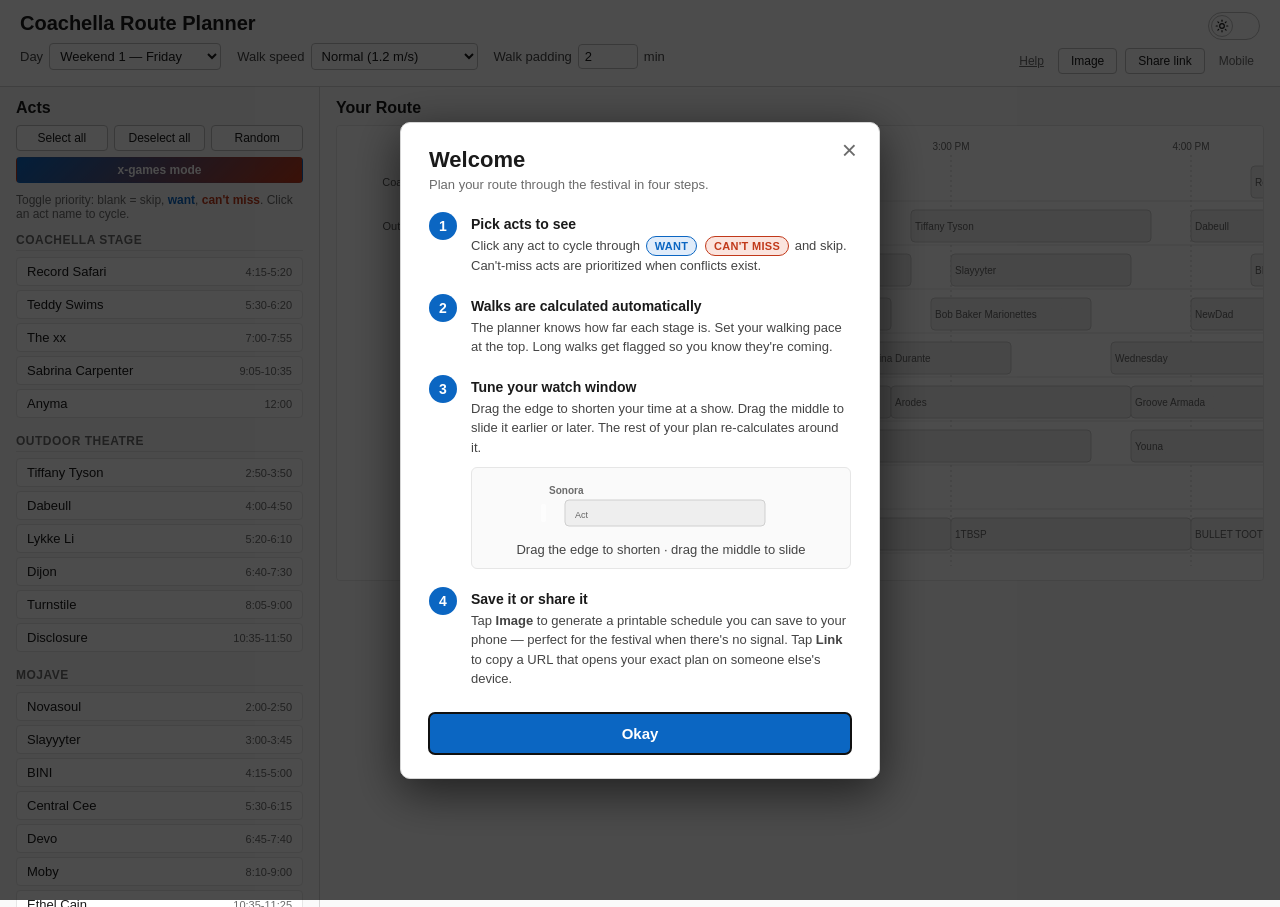
==== index.html @ a145a7ee "site" ====
<!DOCTYPE html>
<html lang="en">
<head>
  <meta charset="UTF-8" />
  <meta name="viewport" content="width=device-width, initial-scale=1.0" />
  <title>Coachella Route Planner</title>
  <script>
    // Auto-dispatch touch-only devices to the mobile page. Runs before any
    // stylesheet load so we don't waste work parsing desktop CSS we're
    // about to replace. A manual "Mobile"/"Desktop" switch link writes
    // `preferred_version` which overrides the auto-detection.
    (function() {
      try {
        var pref = localStorage.getItem('preferred_version');
        if (pref === 'desktop') return;
        var coarse = window.matchMedia && window.matchMedia('(pointer: coarse)').matches;
        if (pref === 'mobile' || coarse) {
          window.location.replace('mobile.html' + window.location.hash);
        }
      } catch (e) {}
    })();
  </script>
  <link rel="stylesheet" href="styles.css" />
  <link rel="stylesheet" href="css/onboarding.css" />
  <script>
    // Apply theme before first paint to avoid FOUC.
    // Default is light; only switch to dark if the user explicitly chose it.
    (function() {
      try {
        var t = localStorage.getItem('theme') === 'dark' ? 'dark' : 'light';
        document.documentElement.setAttribute('data-theme', t);
      } catch (e) {
        document.documentElement.setAttribute('data-theme', 'light');
      }
    })();
  </script>
</head>
<body>
  <header>
    <div class="header-left">
      <h1>Coachella Route Planner</h1>
      <div class="global-controls">
        <label>
          Day
          <select id="day-select">
            <option value="w1_fri">Weekend 1 — Friday</option>
            <option value="w1_sat">Weekend 1 — Saturday</option>
            <option value="w1_sun">Weekend 1 — Sunday</option>
            <option value="w2_fri">Weekend 2 — Friday</option>
            <option value="w2_sat">Weekend 2 — Saturday</option>
            <option value="w2_sun">Weekend 2 — Sunday</option>
          </select>
        </label>
        <label>
          Walk speed
          <select id="speed-select">
            <option value="lot8">Lot 8 Crawler (0.1 m/s)</option>
            <option value="slow">Slow (0.8 m/s)</option>
            <option value="normal" selected>Normal (1.2 m/s)</option>
            <option value="fast">Fast (1.5 m/s)</option>
          </select>
        </label>
        <label>
          Walk padding
          <input type="number" id="padding-input" min="0" max="30" value="2" step="1" />
          min
        </label>
      </div>
    </div>
    <div class="header-right">
      <button type="button" id="theme-toggle" class="theme-toggle" role="switch" aria-label="Toggle dark mode" title="Toggle dark / light mode">
        <span class="theme-toggle-track">
          <span class="theme-toggle-thumb">
            <svg class="theme-icon theme-icon-sun" viewBox="0 0 24 24" fill="none" stroke="currentColor" stroke-width="2" stroke-linecap="round" stroke-linejoin="round" aria-hidden="true">
              <circle cx="12" cy="12" r="4"></circle>
              <path d="M12 2v2"></path>
              <path d="M12 20v2"></path>
              <path d="m4.93 4.93 1.41 1.41"></path>
              <path d="m17.66 17.66 1.41 1.41"></path>
              <path d="M2 12h2"></path>
              <path d="M20 12h2"></path>
              <path d="m6.34 17.66-1.41 1.41"></path>
              <path d="m19.07 4.93-1.41 1.41"></path>
            </svg>
            <svg class="theme-icon theme-icon-moon" viewBox="0 0 24 24" fill="none" stroke="currentColor" stroke-width="2" stroke-linecap="round" stroke-linejoin="round" aria-hidden="true">
              <path d="M21 12.79A9 9 0 1 1 11.21 3 7 7 0 0 0 21 12.79z"></path>
            </svg>
          </span>
        </span>
      </button>
      <div class="trailing-buttons">
        <button type="button" id="btn-help" class="help-link" title="How to use this app">Help</button>
        <button type="button" id="btn-image" class="share-button" title="Open a schedule image in a new tab — save it to your phone for offline use at the festival">Image</button>
        <button type="button" id="btn-share" class="share-button" title="Copy a shareable link to this plan">Share link</button>
        <a href="mobile.html" id="link-mobile" class="version-switch" title="Switch to the mobile view">Mobile</a>
      </div>
    </div>
  </header>

  <main>
    <section id="acts-panel">
      <h2>Acts</h2>
      <div class="bulk-actions">
        <button type="button" id="btn-select-all">Select all</button>
        <button type="button" id="btn-deselect-all">Deselect all</button>
        <button type="button" id="btn-random">Random</button>
        <button type="button" id="btn-see-most" title="Replace all picks with the maximum number of acts you could physically see for at least 5 minutes each">x-games mode</button>
      </div>
      <p class="hint">Toggle priority: blank = skip, <span class="tier-want">want</span>, <span class="tier-must">can't miss</span>. Click an act name to cycle.</p>
      <div id="acts-list"></div>
    </section>

    <section id="schedule-panel">
      <h2>Your Route</h2>
      <div id="timeline-container">
        <svg id="timeline" xmlns="http://www.w3.org/2000/svg"></svg>
      </div>
      <div id="issues"></div>
    </section>
  </main>

  <script type="module" src="js/main.js"></script>
</body>
</html>
---- styles.css ----
/* ---------- Theme variables ---------- */

:root {
  /* Dark theme (default) */
  --bg: #111;
  --bg-header: #1a1a1a;
  --bg-panel: #111;
  --bg-timeline: #0a0a0a;
  --bg-input: #222;
  --bg-button: #222;
  --bg-button-hover: #2e2e2e;
  --bg-button-active: #1a1a1a;
  --bg-row: #1a1a1a;
  --bg-row-hover: #222;

  --text: #eee;
  --text-muted: #888;
  --text-label: #bbb;
  --text-header-muted: #aaa;

  --border: #333;
  --border-soft: #2a2a2a;
  --border-input: #444;
  --border-button-hover: #555;

  --tier-want: #4aa3ff;
  --tier-must: #ff6b4a;
  --tier-want-bg: #0e2840;
  --tier-want-text: #cfe6ff;
  --tier-must-bg: #3a1510;
  --tier-must-text: #ffd7cd;

  --act-bar-fill: #222;
  --act-bar-stroke: #333;
  --act-bar-hover-fill: #2e2e38;
  --act-bar-hover-stroke: #555;
  --act-bar-scheduled-fill: #2a2a3a;
  --act-bar-scheduled-stroke: #3a3a4a;
  --act-bar-scheduled-hover-fill: #35354a;
  --act-bar-scheduled-hover-stroke: #4a4a66;
  --act-bar-dropped-fill: #1a1a1a;
  --act-bar-dropped-stroke: #555;
  --act-bar-dropped-hover-fill: #222;
  --act-bar-dropped-hover-stroke: #777;
  --act-bar-label: #888;

  --grid-line: #222;
  --tick-line: #2a2a2a;

  --watch-want-fill: rgba(74, 163, 255, 0.35);
  --watch-must-fill: rgba(255, 107, 74, 0.35);

  --walk-line: #ffcc44;

  --drag-handle: #fff;

  --tooltip-bg: #1a1a1a;
  --tooltip-border: #444;
  --tooltip-text: #eee;
  --tooltip-shadow: rgba(0, 0, 0, 0.6);
  --tooltip-ok: #6fd37f;

  --issues-errors-bg: #2a1010;
  --issues-errors-border: #4a1a1a;
  --issues-dropped-bg: #1a1510;
  --issues-dropped-border: #2a2520;
  --issues-schedule-bg: #101a20;
  --issues-schedule-border: #1a2530;
}

/* Light theme overrides, used when data-theme="light" is set OR
   when the OS prefers light AND no explicit theme has been chosen. */
:root[data-theme="light"] {
  --bg: #fafafa;
  --bg-header: #ffffff;
  --bg-panel: #fafafa;
  --bg-timeline: #ffffff;
  --bg-input: #ffffff;
  --bg-button: #ffffff;
  --bg-button-hover: #f0f0f0;
  --bg-button-active: #e5e5e5;
  --bg-row: #ffffff;
  --bg-row-hover: #f3f3f3;

  --text: #1a1a1a;
  --text-muted: #6b6b6b;
  --text-label: #444;
  --text-header-muted: #555;

  --border: #d5d5d5;
  --border-soft: #e6e6e6;
  --border-input: #c0c0c0;
  --border-button-hover: #a0a0a0;

  --tier-want: #0b66c2;
  --tier-must: #c1391a;
  --tier-want-bg: #e0ecfa;
  --tier-want-text: #0b3d6b;
  --tier-must-bg: #fbe4de;
  --tier-must-text: #782215;

  --act-bar-fill: #eeeeee;
  --act-bar-stroke: #cfcfcf;
  --act-bar-hover-fill: #e4e4ec;
  --act-bar-hover-stroke: #a0a0a8;
  --act-bar-scheduled-fill: #e4ebf7;
  --act-bar-scheduled-stroke: #b6c5e0;
  --act-bar-scheduled-hover-fill: #d2ddef;
  --act-bar-scheduled-hover-stroke: #8ea6d0;
  --act-bar-dropped-fill: #f5f5f5;
  --act-bar-dropped-stroke: #b0b0b0;
  --act-bar-dropped-hover-fill: #ececec;
  --act-bar-dropped-hover-stroke: #888;
  --act-bar-label: #666;

  --grid-line: #e8e8e8;
  --tick-line: #d0d0d0;

  --watch-want-fill: rgba(11, 102, 194, 0.25);
  --watch-must-fill: rgba(193, 57, 26, 0.25);

  --walk-line: #d98a00;

  --drag-handle: #333;

  --tooltip-bg: #ffffff;
  --tooltip-border: #c0c0c0;
  --tooltip-text: #1a1a1a;
  --tooltip-shadow: rgba(0, 0, 0, 0.18);
  --tooltip-ok: #1f8a3a;

  --issues-errors-bg: #fbe4e0;
  --issues-errors-border: #e0a89d;
  --issues-dropped-bg: #fbf1e4;
  --issues-dropped-border: #d8c29a;
  --issues-schedule-bg: #e4eef7;
  --issues-schedule-border: #a8c1dc;
}

/* ---------- Layout ---------- */

* { box-sizing: border-box; }

body {
  margin: 0;
  font-family: -apple-system, BlinkMacSystemFont, 'Segoe UI', sans-serif;
  background: var(--bg);
  color: var(--text);
  font-size: 14px;
}

header {
  padding: 12px 20px;
  border-bottom: 1px solid var(--border);
  background: var(--bg-header);
  position: sticky;
  top: 0;
  z-index: 10;
  display: flex;
  justify-content: space-between;
  align-items: flex-start;
  gap: 16px;
}

header h1 {
  margin: 0 0 8px 0;
  font-size: 20px;
  font-weight: 600;
}

/* Left column of the header: title on top, global-controls row below. */
.header-left {
  flex: 1 1 auto;
  min-width: 0;
}

/* Right column of the header: theme toggle on top, Image + Share directly
   beneath. Right-aligned. */
.header-right {
  display: flex;
  flex-direction: column;
  align-items: flex-end;
  gap: 8px;
  flex: 0 0 auto;
}

.share-button {
  background: var(--bg-button);
  color: var(--text);
  border: 1px solid var(--border-input);
  padding: 5px 12px;
  border-radius: 4px;
  font-size: 12px;
  font-family: inherit;
  cursor: pointer;
}

/* Image + Share sit side-by-side directly under the theme toggle. */
.trailing-buttons {
  display: flex;
  gap: 8px;
}

.share-button:hover {
  background: var(--bg-button-hover);
  border-color: var(--border-button-hover);
}

.share-button.flash-ok {
  background: var(--tier-want);
  color: #fff;
  border-color: var(--tier-want);
}

.global-controls {
  display: flex;
  gap: 16px;
  flex-wrap: wrap;
  align-items: center;
}

.global-controls label {
  display: flex;
  gap: 6px;
  align-items: center;
  font-size: 13px;
  color: var(--text-label);
}

.global-controls select,
.global-controls input {
  background: var(--bg-input);
  color: var(--text);
  border: 1px solid var(--border-input);
  padding: 4px 6px;
  border-radius: 4px;
  font-size: 13px;
}

.global-controls input[type="number"] { width: 60px; }

/* Theme toggle pill switch */
.theme-toggle {
  background: none;
  border: none;
  padding: 0;
  cursor: pointer;
  display: inline-flex;
  align-items: center;
}

.theme-toggle-track {
  width: 52px;
  height: 28px;
  background: var(--bg-input);
  border: 1px solid var(--border-input);
  border-radius: 999px;
  position: relative;
  display: block;
  transition: background 0.2s ease, border-color 0.2s ease;
}

.theme-toggle:hover .theme-toggle-track {
  border-color: var(--border-button-hover);
}

.theme-toggle-thumb {
  position: absolute;
  top: 2px;
  left: 2px;
  width: 22px;
  height: 22px;
  border-radius: 50%;
  background: var(--bg-header);
  border: 1px solid var(--border-input);
  display: flex;
  align-items: center;
  justify-content: center;
  color: var(--text);
  transition: transform 0.25s cubic-bezier(0.4, 0, 0.2, 1),
              background 0.2s ease,
              border-color 0.2s ease;
}

/* Dark mode: thumb slid right, show moon */
:root[data-theme="dark"] .theme-toggle-thumb {
  transform: translateX(22px);
}

/* Show sun in light mode, moon in dark mode */
.theme-icon {
  width: 14px;
  height: 14px;
  position: absolute;
  transition: opacity 0.2s ease, transform 0.2s ease;
}

:root[data-theme="light"] .theme-icon-sun {
  opacity: 1;
  transform: scale(1);
}
:root[data-theme="light"] .theme-icon-moon {
  opacity: 0;
  transform: scale(0.6);
}

:root[data-theme="dark"] .theme-icon-sun {
  opacity: 0;
  transform: scale(0.6);
}
:root[data-theme="dark"] .theme-icon-moon {
  opacity: 1;
  transform: scale(1);
}

.theme-toggle:focus-visible .theme-toggle-track {
  outline: 2px solid var(--tier-want);
  outline-offset: 2px;
}

main {
  display: grid;
  grid-template-columns: 320px 1fr;
  gap: 0;
  min-height: calc(100vh - 80px);
}

#acts-panel {
  border-right: 1px solid var(--border);
  padding: 12px 16px;
  overflow-y: auto;
  max-height: calc(100vh - 80px);
  background: var(--bg-panel);
}

#acts-panel h2 {
  font-size: 16px;
  margin: 0 0 8px 0;
}

.bulk-actions {
  display: flex;
  gap: 6px;
  margin-bottom: 10px;
  flex-wrap: wrap;
}

.bulk-actions button {
  min-width: 0;
}

#btn-see-most {
  flex-basis: 100%;
  background: linear-gradient(135deg, var(--tier-want), var(--tier-must));
  color: #fff;
  border-color: transparent;
  font-weight: 600;
}

#btn-see-most:hover {
  filter: brightness(1.1);
  border-color: transparent;
}

.bulk-actions button.flash-ok {
  background: var(--tier-want);
  color: #fff;
  border-color: var(--tier-want);
}

.bulk-actions button {
  flex: 1;
  background: var(--bg-button);
  color: var(--text);
  border: 1px solid var(--border-input);
  padding: 5px 8px;
  border-radius: 4px;
  font-size: 12px;
  font-family: inherit;
  cursor: pointer;
}

.bulk-actions button:hover {
  background: var(--bg-button-hover);
  border-color: var(--border-button-hover);
}

.bulk-actions button:active {
  background: var(--bg-button-active);
}

.hint {
  font-size: 12px;
  color: var(--text-muted);
  margin: 0 0 12px 0;
}

.tier-want { color: var(--tier-want); font-weight: 600; }
.tier-must { color: var(--tier-must); font-weight: 600; }

.venue-group {
  margin-bottom: 16px;
}

.venue-group h3 {
  font-size: 12px;
  text-transform: uppercase;
  letter-spacing: 0.5px;
  color: var(--text-muted);
  margin: 0 0 6px 0;
  padding-bottom: 3px;
  border-bottom: 1px solid var(--border-soft);
}

.act-row {
  display: flex;
  justify-content: space-between;
  align-items: center;
  width: 100%;
  background: var(--bg-row);
  border: 1px solid var(--border-soft);
  color: var(--text);
  padding: 6px 10px;
  border-radius: 4px;
  margin-bottom: 4px;
  cursor: pointer;
  text-align: left;
  font-size: 13px;
  font-family: inherit;
}

.act-row:hover { background: var(--bg-row-hover); }

.act-row.tier-want {
  background: var(--tier-want-bg);
  border-color: var(--tier-want);
  color: var(--tier-want-text);
}

.act-row.tier-must {
  background: var(--tier-must-bg);
  border-color: var(--tier-must);
  color: var(--tier-must-text);
}

.act-name { font-weight: 500; }
.act-time { font-size: 11px; color: var(--text-muted); margin-left: 8px; }
.act-row.tier-want .act-time,
.act-row.tier-must .act-time { color: var(--text-label); }

#schedule-panel {
  padding: 12px 16px;
  overflow: auto;
  max-height: calc(100vh - 80px);
  background: var(--bg-panel);
}

#schedule-panel h2 {
  font-size: 16px;
  margin: 0 0 8px 0;
}

#timeline-container {
  background: var(--bg-timeline);
  border: 1px solid var(--border-soft);
  border-radius: 4px;
  overflow-x: auto;
  padding: 4px;
}

svg#timeline {
  display: block;
}

/* Timeline elements */
.venue-label {
  fill: var(--text-header-muted);
  font-size: 11px;
  font-family: inherit;
}

.grid-line {
  stroke: var(--grid-line);
  stroke-width: 1;
}

.tick-line {
  stroke: var(--tick-line);
  stroke-width: 1;
  stroke-dasharray: 2 3;
}

.hour-label {
  fill: var(--text-muted);
  font-size: 10px;
  font-family: inherit;
}

.act-bar {
  fill: var(--act-bar-fill);
  stroke: var(--act-bar-stroke);
  stroke-width: 1;
}

.act-bar.clickable {
  cursor: pointer;
}

.act-bar.clickable:hover {
  fill: var(--act-bar-hover-fill);
  stroke: var(--act-bar-hover-stroke);
}

.act-bar-scheduled {
  fill: var(--act-bar-scheduled-fill);
  stroke: var(--act-bar-scheduled-stroke);
}

.act-bar-scheduled.clickable:hover {
  fill: var(--act-bar-scheduled-hover-fill);
  stroke: var(--act-bar-scheduled-hover-stroke);
}

.act-bar-dropped {
  fill: url(#hatch-dropped);
  stroke: var(--act-bar-dropped-stroke);
}

.act-bar-dropped.clickable:hover {
  stroke: var(--act-bar-dropped-hover-stroke);
}

.hatch-bg {
  fill: var(--act-bar-dropped-fill);
}

.hatch-line {
  stroke: var(--act-bar-dropped-stroke);
  stroke-width: 2;
}

.act-bar-label {
  fill: var(--act-bar-label);
  font-size: 10px;
  font-family: inherit;
  pointer-events: none;
}

/* Solid backing behind each label. Matches the underlying bar type so it
   blends invisibly on flat bars and cuts cleanly through the hatch pattern
   on dropped bars. */
.act-bar-label-bg {
  fill: var(--act-bar-fill);
  pointer-events: none;
}
.act-bar-label-bg-scheduled {
  fill: var(--act-bar-scheduled-fill);
}
.act-bar-label-bg-dropped {
  fill: var(--act-bar-dropped-fill);
}

.walk-line {
  stroke: var(--walk-line);
  stroke-width: 1.5;
  stroke-dasharray: 3 2;
  opacity: 0.75;
}

.watch-window {
  stroke-width: 2;
  cursor: grab;
}

.watch-window.sliding {
  cursor: grabbing;
}

.watch-want {
  fill: var(--watch-want-fill);
  stroke: var(--tier-want);
}

.watch-must {
  fill: var(--watch-must-fill);
  stroke: var(--tier-must);
}

.drag-handle {
  fill: var(--drag-handle);
  opacity: 0.4;
  cursor: ew-resize;
}

.drag-handle:hover { opacity: 1; }

/* Issues panel */
#issues {
  margin-top: 16px;
}

#issues h3 {
  font-size: 13px;
  text-transform: uppercase;
  letter-spacing: 0.5px;
  margin: 12px 0 6px 0;
  color: var(--text-header-muted);
}

#issues ul, #issues ol {
  margin: 0;
  padding-left: 20px;
  font-size: 13px;
}

#issues li { margin-bottom: 4px; }

.issues-errors h3 { color: var(--tier-must); }
.issues-errors {
  background: var(--issues-errors-bg);
  border: 1px solid var(--issues-errors-border);
  border-radius: 4px;
  padding: 8px 12px;
}
.issues-dropped {
  background: var(--issues-dropped-bg);
  border: 1px solid var(--issues-dropped-border);
  border-radius: 4px;
  padding: 8px 12px;
  margin-top: 8px;
}
.issues-schedule {
  background: var(--issues-schedule-bg);
  border: 1px solid var(--issues-schedule-border);
  border-radius: 4px;
  padding: 8px 12px;
  margin-top: 8px;
}

.muted { color: var(--text-muted); font-weight: normal; }

/* Custom tooltip */
.custom-tooltip {
  position: fixed;
  z-index: 1000;
  pointer-events: none;
  background: var(--tooltip-bg);
  border: 1px solid var(--tooltip-border);
  border-radius: 4px;
  padding: 6px 10px;
  font-size: 12px;
  color: var(--tooltip-text);
  box-shadow: 0 4px 12px var(--tooltip-shadow);
  max-width: 320px;
  line-height: 1.4;
}

.custom-tooltip .tt-muted { color: var(--text-muted); }
.custom-tooltip .tt-ok { color: var(--tooltip-ok); }
.custom-tooltip .tt-drop { color: var(--tier-must); }
---- css/onboarding.css ----
/* Shared onboarding modal styles.
   Imported by both desktop (styles.css) and mobile (mobile.css). */

.onboarding-backdrop {
  position: fixed;
  inset: 0;
  background: rgba(0, 0, 0, 0.7);
  z-index: 1000;
  overflow-y: auto;
  -webkit-overflow-scrolling: touch;
  animation: onboarding-fade-in 0.2s ease-out;
  /* Use grid centering so we can center the modal when it's short and let
     it scroll naturally from the top when it's tall. align-items:start
     puts short content at the top; margin:auto on the child vertically
     centers it only when there's extra space. */
  display: grid;
  place-items: start center;
  padding: 20px;
}

@keyframes onboarding-fade-in {
  from { opacity: 0; }
  to { opacity: 1; }
}

.onboarding-modal {
  background: var(--bg-header, #1a1a1a);
  color: var(--text, #eee);
  border: 1px solid var(--border, #333);
  border-radius: 10px;
  max-width: 480px;
  width: 100%;
  padding: 24px 28px;
  box-shadow: 0 12px 48px rgba(0, 0, 0, 0.6);
  position: relative;
  /* Push the modal down from the top when there's room, so short modals
     look centered but tall modals start at the top of the scroll area. */
  margin: auto;
}

.onboarding-close {
  position: absolute;
  top: 10px;
  right: 12px;
  background: none;
  border: none;
  color: var(--text-muted, #888);
  font-size: 26px;
  line-height: 1;
  cursor: pointer;
  padding: 4px 10px;
  border-radius: 4px;
}
.onboarding-close:hover {
  background: var(--bg-button-hover, #2e2e2e);
  color: var(--text, #eee);
}

.onboarding-modal h2 {
  margin: 0 0 4px 0;
  font-size: 22px;
  font-weight: 700;
}

.onboarding-sub {
  margin: 0 0 20px 0;
  color: var(--text-muted, #888);
  font-size: 13px;
}

.onboarding-steps {
  list-style: none;
  margin: 0;
  padding: 0;
}

.onboarding-steps li {
  display: flex;
  gap: 14px;
  margin-bottom: 18px;
}

.onboarding-steps li:last-child {
  margin-bottom: 24px;
}

.step-num {
  flex: 0 0 28px;
  width: 28px;
  height: 28px;
  border-radius: 50%;
  background: var(--tier-want, #4aa3ff);
  color: #fff;
  font-weight: 700;
  display: flex;
  align-items: center;
  justify-content: center;
  font-size: 14px;
}

.step-body {
  flex: 1 1 auto;
  min-width: 0;
}

.step-body h3 {
  margin: 4px 0 4px 0;
  font-size: 14px;
  font-weight: 600;
}

.step-body p {
  margin: 0;
  font-size: 13px;
  line-height: 1.5;
  color: var(--text-label, #bbb);
}

.step-body .tag {
  display: inline-block;
  font-size: 11px;
  font-weight: 600;
  padding: 1px 8px;
  border-radius: 10px;
  margin: 0 2px;
  text-transform: uppercase;
  letter-spacing: 0.3px;
}
.tag-want {
  background: var(--tier-want-bg, #0e2840);
  color: var(--tier-want, #4aa3ff);
  border: 1px solid var(--tier-want, #4aa3ff);
}
.tag-must {
  background: var(--tier-must-bg, #3a1510);
  color: var(--tier-must, #ff6b4a);
  border: 1px solid var(--tier-must, #ff6b4a);
}

.onboarding-ok {
  display: block;
  width: 100%;
  background: var(--tier-want, #4aa3ff);
  color: #fff;
  border: none;
  padding: 12px;
  border-radius: 6px;
  font-size: 15px;
  font-weight: 600;
  cursor: pointer;
  font-family: inherit;
}
.onboarding-ok:hover {
  filter: brightness(1.1);
}

/* --- Demo animation --- */

.onboarding-demo {
  margin-top: 10px;
  background: var(--bg-panel, #0a0a0a);
  border: 1px solid var(--border-soft, #2a2a2a);
  border-radius: 6px;
  padding: 8px;
  display: flex;
  flex-direction: column;
  align-items: center;
  gap: 4px;
}

.onboarding-demo svg {
  width: 100%;
  max-width: 240px;
  height: auto;
  display: block;
}

.demo-caption {
  font-size: 11px;
  color: var(--text-muted, #888);
  margin: 0;
  text-align: center;
}

.demo-label {
  fill: var(--text-muted, #888);
  font-size: 10px;
  font-family: inherit;
  font-weight: 600;
}

.demo-bar {
  fill: var(--act-bar-fill, #222);
  stroke: var(--act-bar-stroke, #333);
  stroke-width: 1;
}

.demo-bar-name {
  fill: var(--act-bar-label, #888);
  font-size: 9px;
  font-family: inherit;
  pointer-events: none;
}

.demo-watch {
  fill: var(--watch-want-fill, rgba(74, 163, 255, 0.35));
  stroke: var(--tier-want, #4aa3ff);
  stroke-width: 2;
}

.demo-handle {
  fill: #fff;
  opacity: 0.6;
}

/* Desktop demo: animate the watch rect's x + width, and move the handle's x. */
.demo-desktop .demo-watch {
  animation: demo-desktop-watch 7s ease-in-out infinite;
}
.demo-desktop .demo-handle {
  animation: demo-desktop-handle 7s ease-in-out infinite;
}

@keyframes demo-desktop-watch {
  /* Full width */
  0%, 10%   { x: 28px; width: 192px; }
  /* Shrinking via right edge */
  20%       { x: 28px; width: 192px; }
  30%       { x: 28px; width: 80px; }
  40%       { x: 28px; width: 80px; }
  /* Sliding right */
  55%       { x: 138px; width: 80px; }
  65%       { x: 138px; width: 80px; }
  /* Sliding back left */
  80%       { x: 60px; width: 80px; }
  85%       { x: 60px; width: 80px; }
  /* Growing back to full */
  95%       { x: 28px; width: 192px; }
  100%      { x: 28px; width: 192px; }
}

@keyframes demo-desktop-handle {
  /* Handle tracks the right edge of the watch window. */
  0%, 10%   { x: 217px; }
  20%       { x: 217px; }
  30%       { x: 105px; }
  40%       { x: 105px; }
  55%       { x: 215px; }
  65%       { x: 215px; }
  80%       { x: 137px; }
  85%       { x: 137px; }
  95%       { x: 217px; }
  100%      { x: 217px; }
}

/* Mobile demo: animate the watch rect's y + height, and move the handle's y. */
.demo-mobile .demo-watch {
  animation: demo-mobile-watch 7s ease-in-out infinite;
}
.demo-mobile .demo-handle {
  animation: demo-mobile-handle 7s ease-in-out infinite;
}

@keyframes demo-mobile-watch {
  0%, 10%   { y: 26px; height: 136px; }
  20%       { y: 26px; height: 136px; }
  30%       { y: 26px; height: 60px; }
  40%       { y: 26px; height: 60px; }
  55%       { y: 102px; height: 60px; }
  65%       { y: 102px; height: 60px; }
  80%       { y: 60px; height: 60px; }
  85%       { y: 60px; height: 60px; }
  95%       { y: 26px; height: 136px; }
  100%      { y: 26px; height: 136px; }
}

@keyframes demo-mobile-handle {
  /* Handle tracks the bottom edge of the watch window. */
  0%, 10%   { y: 159px; }
  20%       { y: 159px; }
  30%       { y: 83px; }
  40%       { y: 83px; }
  55%       { y: 159px; }
  65%       { y: 159px; }
  80%       { y: 117px; }
  85%       { y: 117px; }
  95%       { y: 159px; }
  100%      { y: 159px; }
}

/* Help link (in the header). */
.help-link {
  background: none;
  border: none;
  color: var(--text-muted, #888);
  font-size: 12px;
  cursor: pointer;
  padding: 4px 6px;
  text-decoration: underline;
  font-family: inherit;
}
.help-link:hover {
  color: var(--text, #eee);
}

/* Desktop ↔ mobile switch link. Same muted weight as help, without the
   underline — acts like a subtle nav link in the trailing-buttons group. */
.version-switch {
  color: var(--text-muted, #888);
  font-size: 12px;
  padding: 4px 6px;
  text-decoration: none;
  font-family: inherit;
  display: inline-flex;
  align-items: center;
}
.version-switch:hover {
  color: var(--text, #eee);
  text-decoration: underline;
}
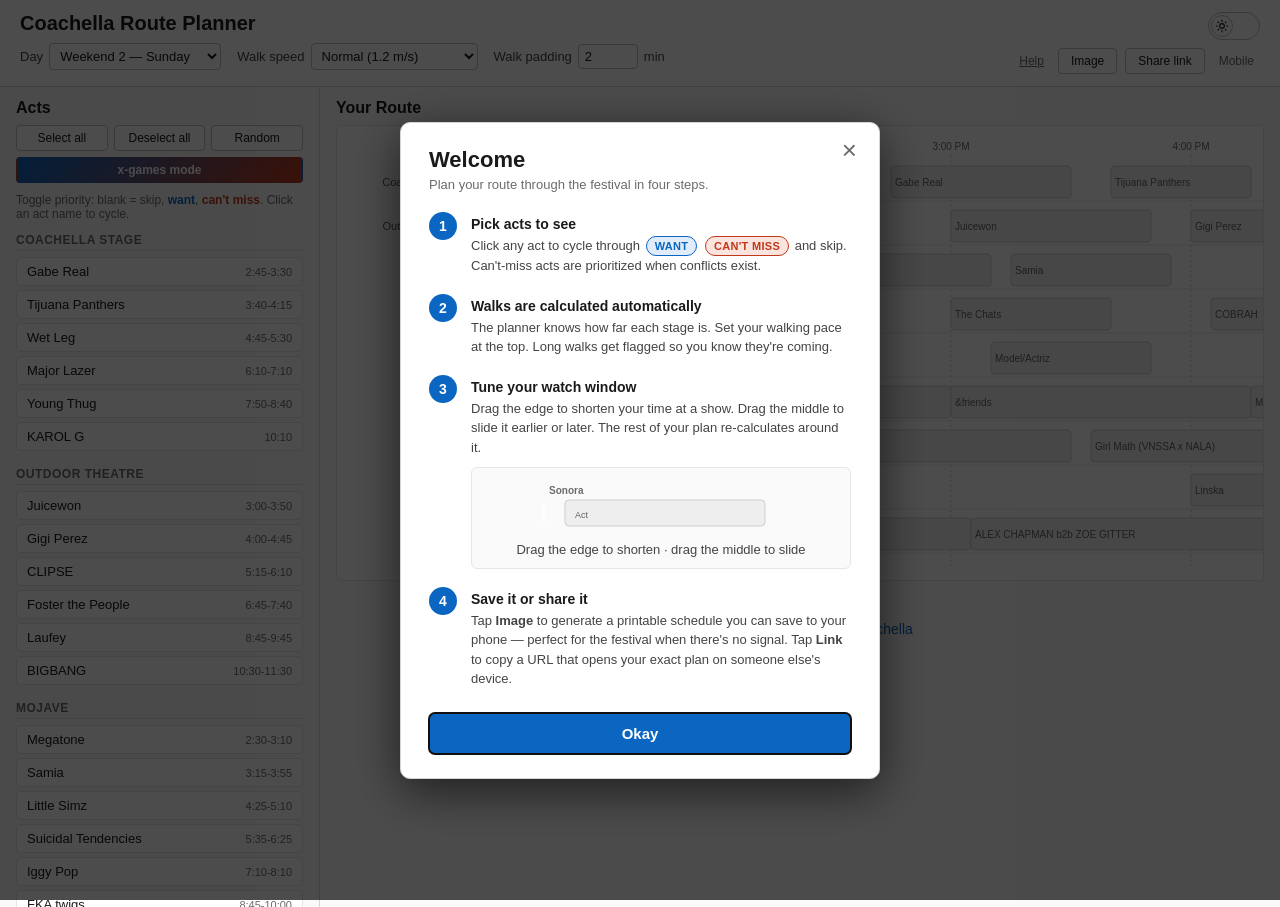
==== commit 1ed9ecc6: "local storage save" ====
--- a/index.html
+++ b/index.html
@@ -116,6 +116,9 @@
         <svg id="timeline" xmlns="http://www.w3.org/2000/svg"></svg>
       </div>
       <div id="issues"></div>
+      <p style="text-align:center;padding:1.5rem 0 2rem;">
+        <a href="https://ko-fi.com/thisismattmiller" target="_blank" rel="noopener" style="color:var(--tier-want);text-decoration:none;">Buy me a Heineken lite at Coachella</a>
+      </p>
     </section>
   </main>
 
